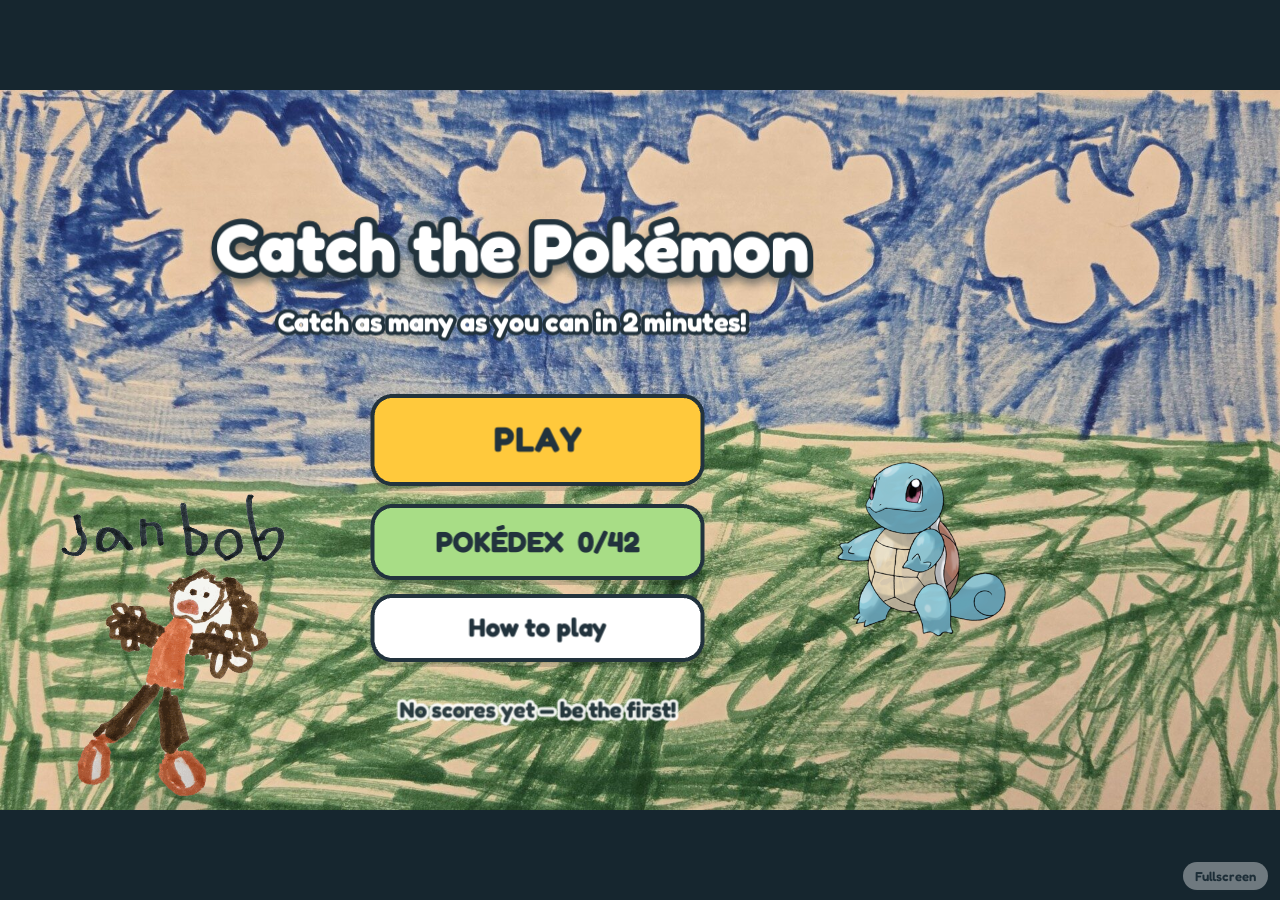
==== index.html @ 6b6cff3e "Catch the Pokémon: 120s slingshot catching game Phaser 3, single-file build. Crayon art (background," ====
<!doctype html>
<html lang="en">
<head>
<meta charset="utf-8">
<meta name="viewport" content="width=device-width, initial-scale=1, maximum-scale=1, user-scalable=no, viewport-fit=cover">
<meta name="theme-color" content="#16262f">
<meta name="description" content="A 120-second browser game: sling a Pok&eacute;ball, catch Pokémon, fill the Pokédex.">
<link rel="icon" href="data:image/svg+xml,%3Csvg xmlns='http://www.w3.org/2000/svg' viewBox='0 0 64 64'%3E%3Ccircle cx='32' cy='32' r='29' fill='%23fff' stroke='%2322333d' stroke-width='4'/%3E%3Cpath d='M3 32a29 29 0 0 1 58 0Z' fill='%23e4572e'/%3E%3Crect x='3' y='29' width='58' height='6' fill='%2322333d'/%3E%3Ccircle cx='32' cy='32' r='9' fill='%23fff' stroke='%2322333d' stroke-width='4'/%3E%3C/svg%3E">
<title>Catch the Pokémon</title>
<link rel="stylesheet" href="style.css">
</head>
<body>
<div id="game"></div>

<button id="fsBtn" type="button" aria-label="Toggle fullscreen">Fullscreen</button>

<div id="endOverlay" class="overlay" role="dialog" aria-modal="true" aria-labelledby="endTitle">
  <div class="card">
    <h1 id="endTitle">Time&rsquo;s up!</h1>
    <p class="lede">You caught <strong id="endCount">0</strong> Pokémon</p>
    <div class="bigscore" id="endScore">0</div>
    <p class="record" id="endRecord"></p>
    <p class="newline" id="endNew"></p>

    <form id="nameForm" class="nameform">
      <label for="nameInput">Save your score &mdash; what&rsquo;s your name?</label>
      <div class="row">
        <input id="nameInput" type="text" maxlength="10" autocomplete="off" spellcheck="false" enterkeyhint="done">
        <button type="submit" class="btn primary">Save</button>
      </div>
    </form>

    <ol id="board" class="board" aria-live="polite"></ol>

    <div class="endbtns">
      <button type="button" id="againBtn" class="btn primary">Play again</button>
      <button type="button" id="menuBtn" class="btn">Menu</button>
    </div>
  </div>
</div>

<div id="rotate">
  <div>
    <span class="phone" aria-hidden="true"></span>
    Turn your phone sideways to play
  </div>
</div>

<script src="vendor/phaser.min.js"></script>
<script src="src/roster.js"></script>
<script src="src/game.js"></script>
</body>
</html>
---- style.css ----
@font-face {
  font-family: 'Fredoka';
  src: url('assets/fonts/Fredoka.ttf') format('truetype');
  font-weight: 300 700;
  font-display: swap;
}

*, *::before, *::after { box-sizing: border-box; }

html, body {
  margin: 0;
  height: 100%;
  overflow: hidden;
  background: #16262f;
  color: #22333d;
  font-family: 'Fredoka', system-ui, -apple-system, 'Segoe UI', sans-serif;
  touch-action: none;
  overscroll-behavior: none;
  -webkit-user-select: none;
  user-select: none;
  -webkit-tap-highlight-color: transparent;
}

#game { position: fixed; inset: 0; }
#game canvas { display: block; }

button { font-family: inherit; cursor: pointer; border: 0; background: none; color: inherit; }

/* ---------- fullscreen ---------- */
#fsBtn {
  position: fixed;
  bottom: 10px;
  right: 12px;
  z-index: 30;
  padding: 6px 12px;
  border-radius: 999px;
  background: rgba(255, 255, 255, 0.55);
  color: #22333d;
  font-size: 13px;
  font-weight: 600;
  opacity: 0.7;
  box-shadow: 0 2px 0 rgba(34, 51, 61, 0.18);
  transition: transform 0.1s ease, opacity 0.1s ease;
}
#fsBtn:hover { opacity: 1; }
#fsBtn:active { transform: scale(0.95); }

/* ---------- results overlay ---------- */
.overlay {
  position: fixed;
  inset: 0;
  z-index: 25;
  display: none;
  place-items: center;
  padding: 16px;
  background: rgba(14, 30, 40, 0.40);
  -webkit-backdrop-filter: blur(2px);
  backdrop-filter: blur(2px);
  overflow-y: auto;
}
.overlay.show { display: grid; }

.card {
  width: min(560px, 94vw);
  max-height: 92vh;
  overflow-y: auto;
  padding: 26px 26px 22px;
  border-radius: 26px;
  background: #fff8e7;
  border: 4px solid #22333d;
  box-shadow: 0 10px 0 rgba(0, 0, 0, 0.22);
  text-align: center;
}

.card h1 {
  margin: 0 0 2px;
  font-size: clamp(30px, 7vw, 44px);
  font-weight: 700;
  letter-spacing: 0.5px;
  color: #e4572e;
  text-shadow: 0 2px 0 rgba(34, 51, 61, 0.15);
}

.lede { margin: 0; font-size: 18px; font-weight: 500; opacity: 0.75; }

.bigscore {
  margin: 4px 0 2px;
  font-size: clamp(52px, 13vw, 76px);
  font-weight: 700;
  line-height: 1;
  color: #22333d;
  font-variant-numeric: tabular-nums;
}

.record {
  display: none;
  margin: 0 0 8px;
  font-size: clamp(17px, 4vw, 22px);
  font-weight: 700;
  letter-spacing: 0.5px;
  color: #e4572e;
}
.record.show { display: block; }
.record.show::before { content: '\2605  '; }
.record.show::after { content: '  \2605'; }

.newline {
  min-height: 20px;
  margin: 6px 0 12px;
  font-size: 16px;
  font-weight: 600;
  color: #3a86c8;
}

.nameform { margin: 0 0 14px; }
.nameform label {
  display: block;
  margin-bottom: 6px;
  font-size: 15px;
  font-weight: 600;
  opacity: 0.7;
  text-align: left;
}
.nameform .row { display: flex; gap: 8px; }
.nameform input {
  flex: 1;
  min-width: 0;
  padding: 12px 14px;
  border-radius: 14px;
  border: 3px solid #22333d;
  background: #fff;
  font-family: inherit;
  font-size: 22px;
  font-weight: 600;
  letter-spacing: 1px;
  text-transform: uppercase;
  color: #22333d;
}
.nameform input:focus { outline: 3px solid #ffc93c; outline-offset: 2px; }
.nameform input::placeholder { color: #8fa3ad; letter-spacing: 1px; }

.btn {
  padding: 12px 20px;
  border-radius: 14px;
  border: 3px solid #22333d;
  background: #fff;
  font-size: 19px;
  font-weight: 600;
  box-shadow: 0 4px 0 #22333d;
  transition: transform 0.08s ease, box-shadow 0.08s ease;
  white-space: nowrap;
}
.btn:active { transform: translateY(3px); box-shadow: 0 1px 0 #22333d; }
.btn.primary { background: #ffc93c; }
.btn.primary:hover { background: #ffd766; }
.btn:focus-visible { outline: 3px solid #3a86c8; outline-offset: 3px; }

.board {
  margin: 0 0 16px;
  padding: 0;
  list-style: none;
  text-align: left;
  font-size: 17px;
  font-weight: 500;
}
.board li {
  display: flex;
  align-items: baseline;
  gap: 8px;
  padding: 5px 10px;
  border-radius: 10px;
}
.board li .rank { width: 26px; opacity: 0.55; font-weight: 600; }
.board li .who { flex: 1; overflow: hidden; text-overflow: ellipsis; white-space: nowrap; letter-spacing: 0.5px; }
.board li .pts { font-weight: 700; font-variant-numeric: tabular-nums; }
.board li.me { background: #ffe9a8; }
.board .empty { opacity: 0.55; font-size: 16px; text-align: center; padding: 8px 0; }
.board .title {
  display: block;
  margin: 10px 0 4px;
  font-size: 13px;
  font-weight: 700;
  letter-spacing: 1.5px;
  text-transform: uppercase;
  opacity: 0.45;
}

.endbtns { display: flex; gap: 10px; justify-content: center; }

/* ---------- portrait phone hint ---------- */
#rotate {
  position: fixed;
  inset: 0;
  z-index: 40;
  display: none;
  place-items: center;
  padding: 24px;
  background: #16262f;
  color: #fff8e7;
  text-align: center;
  font-size: 22px;
  font-weight: 600;
  line-height: 1.5;
}
#rotate .phone {
  display: block;
  margin: 0 auto 18px;
  width: 54px;
  height: 86px;
  border: 4px solid #fff8e7;
  border-radius: 12px;
  animation: tilt 2s ease-in-out infinite;
}
@keyframes tilt {
  0%, 100% { transform: rotate(0deg); }
  50%      { transform: rotate(90deg); }
}
@media (orientation: portrait) and (max-width: 820px) {
  #rotate { display: grid; }
}
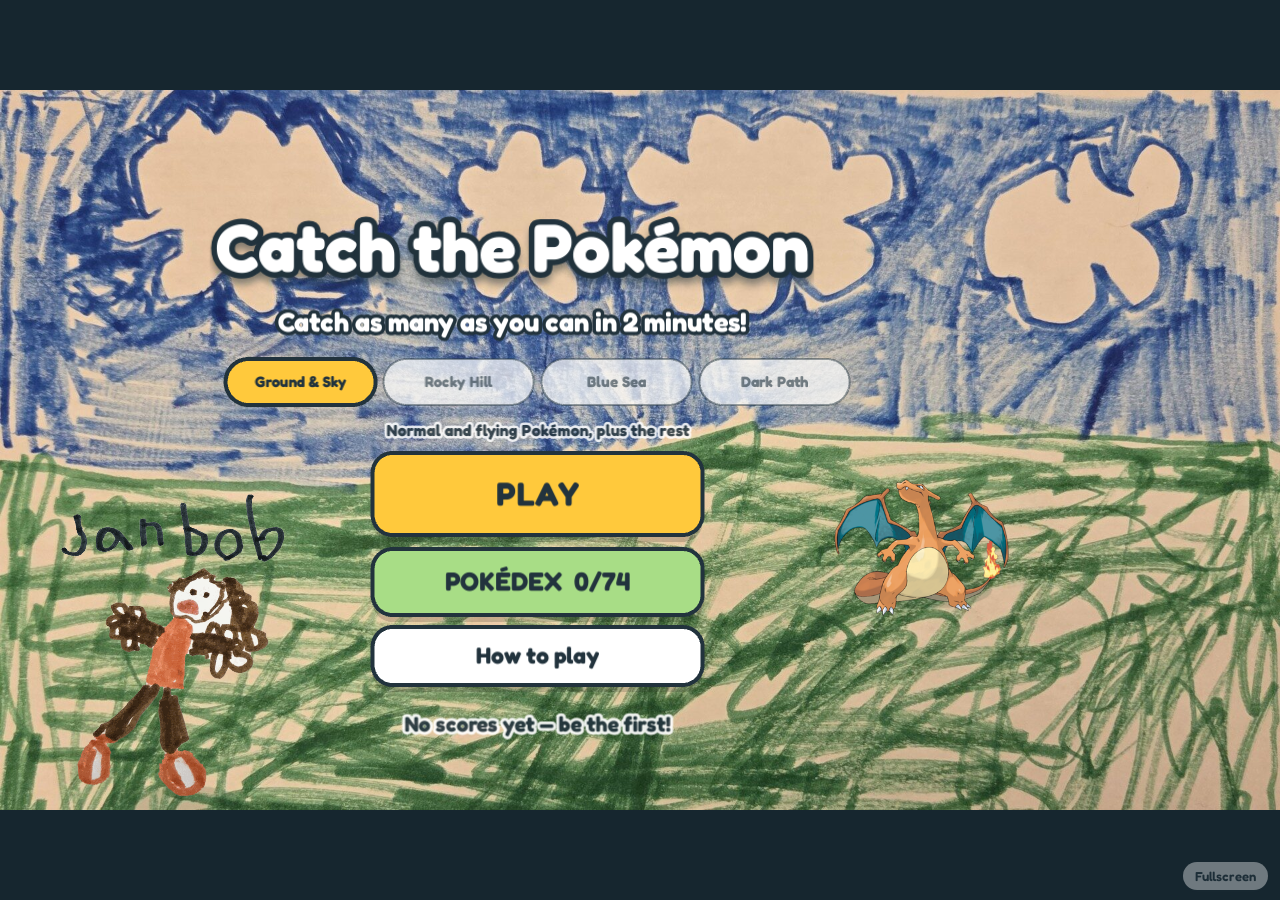
==== commit 03fed2c7: "Fullscreen that survives iPhone, and a legible nice-throw label iPhone Safari exposes no Element.req" ====
--- a/index.html
+++ b/index.html
@@ -4,6 +4,13 @@
 <meta charset="utf-8">
 <meta name="viewport" content="width=device-width, initial-scale=1, maximum-scale=1, user-scalable=no, viewport-fit=cover">
 <meta name="theme-color" content="#16262f">
+<!-- iPhone/iPad Safari has no Fullscreen API on iPhone, so the only true
+     fullscreen there is launching from the Home Screen. These make that launch
+     chrome-less; the button explains the steps when the API is missing. -->
+<meta name="apple-mobile-web-app-capable" content="yes">
+<meta name="mobile-web-app-capable" content="yes">
+<meta name="apple-mobile-web-app-status-bar-style" content="black-translucent">
+<meta name="apple-mobile-web-app-title" content="Catch the Pokémon">
 <meta name="description" content="A 120-second browser game: sling a Pok&eacute;ball, catch Pokémon, fill the Pokédex.">
 <link rel="icon" href="data:image/svg+xml,%3Csvg xmlns='http://www.w3.org/2000/svg' viewBox='0 0 64 64'%3E%3Ccircle cx='32' cy='32' r='29' fill='%23fff' stroke='%2322333d' stroke-width='4'/%3E%3Cpath d='M3 32a29 29 0 0 1 58 0Z' fill='%23e4572e'/%3E%3Crect x='3' y='29' width='58' height='6' fill='%2322333d'/%3E%3Ccircle cx='32' cy='32' r='9' fill='%23fff' stroke='%2322333d' stroke-width='4'/%3E%3C/svg%3E">
 <title>Catch the Pokémon</title>
@@ -39,6 +46,22 @@
   </div>
 </div>
 
+<div id="fsHelp" class="overlay" role="dialog" aria-modal="true" aria-labelledby="fsHelpTitle">
+  <div class="card">
+    <h1 id="fsHelpTitle">Fullscreen on iPhone</h1>
+    <p class="lede">Safari on iPhone won&rsquo;t let a web page hide its buttons by itself.
+      Add the game to your Home Screen and it opens with nothing around it.</p>
+    <ol class="fssteps">
+      <li>Tap the <strong>Share</strong> button &mdash; the square with an arrow pointing up.</li>
+      <li>Scroll down and tap <strong>Add to Home Screen</strong>.</li>
+      <li>Open the game from your Home Screen.</li>
+    </ol>
+    <div class="endbtns">
+      <button type="button" id="fsHelpClose" class="btn primary">Got it</button>
+    </div>
+  </div>
+</div>
+
 <div id="rotate">
   <div>
     <span class="phone" aria-hidden="true"></span>
--- a/style.css
+++ b/style.css
@@ -10,6 +10,9 @@
 html, body {
   margin: 0;
   height: 100%;
+  /* dvh follows the iPhone URL bar as it collapses; 100% does not, so the canvas
+     gets clipped by a strip at the bottom until the bar hides. */
+  height: 100dvh;
   overflow: hidden;
   background: #16262f;
   color: #22333d;
@@ -29,8 +32,8 @@
 /* ---------- fullscreen ---------- */
 #fsBtn {
   position: fixed;
-  bottom: 10px;
-  right: 12px;
+  bottom: calc(10px + env(safe-area-inset-bottom, 0px));
+  right: calc(12px + env(safe-area-inset-right, 0px));
   z-index: 30;
   padding: 6px 12px;
   border-radius: 999px;
@@ -44,6 +47,21 @@
 }
 #fsBtn:hover { opacity: 1; }
 #fsBtn:active { transform: scale(0.95); }
+#fsBtn[hidden] { display: none; }
+
+/* ---------- fullscreen help (iOS: no Fullscreen API) ---------- */
+#fsHelp { z-index: 40; }
+#fsHelp .card { max-width: 520px; }
+#fsHelp .fssteps {
+  margin: 14px 0 4px;
+  padding-left: 26px;
+  text-align: left;
+  font-size: 17px;
+  line-height: 1.5;
+  color: #22333d;
+}
+#fsHelp .fssteps li { margin-bottom: 8px; }
+#fsHelp .fssteps strong { color: #1f6f43; }
 
 /* ---------- results overlay ---------- */
 .overlay {
